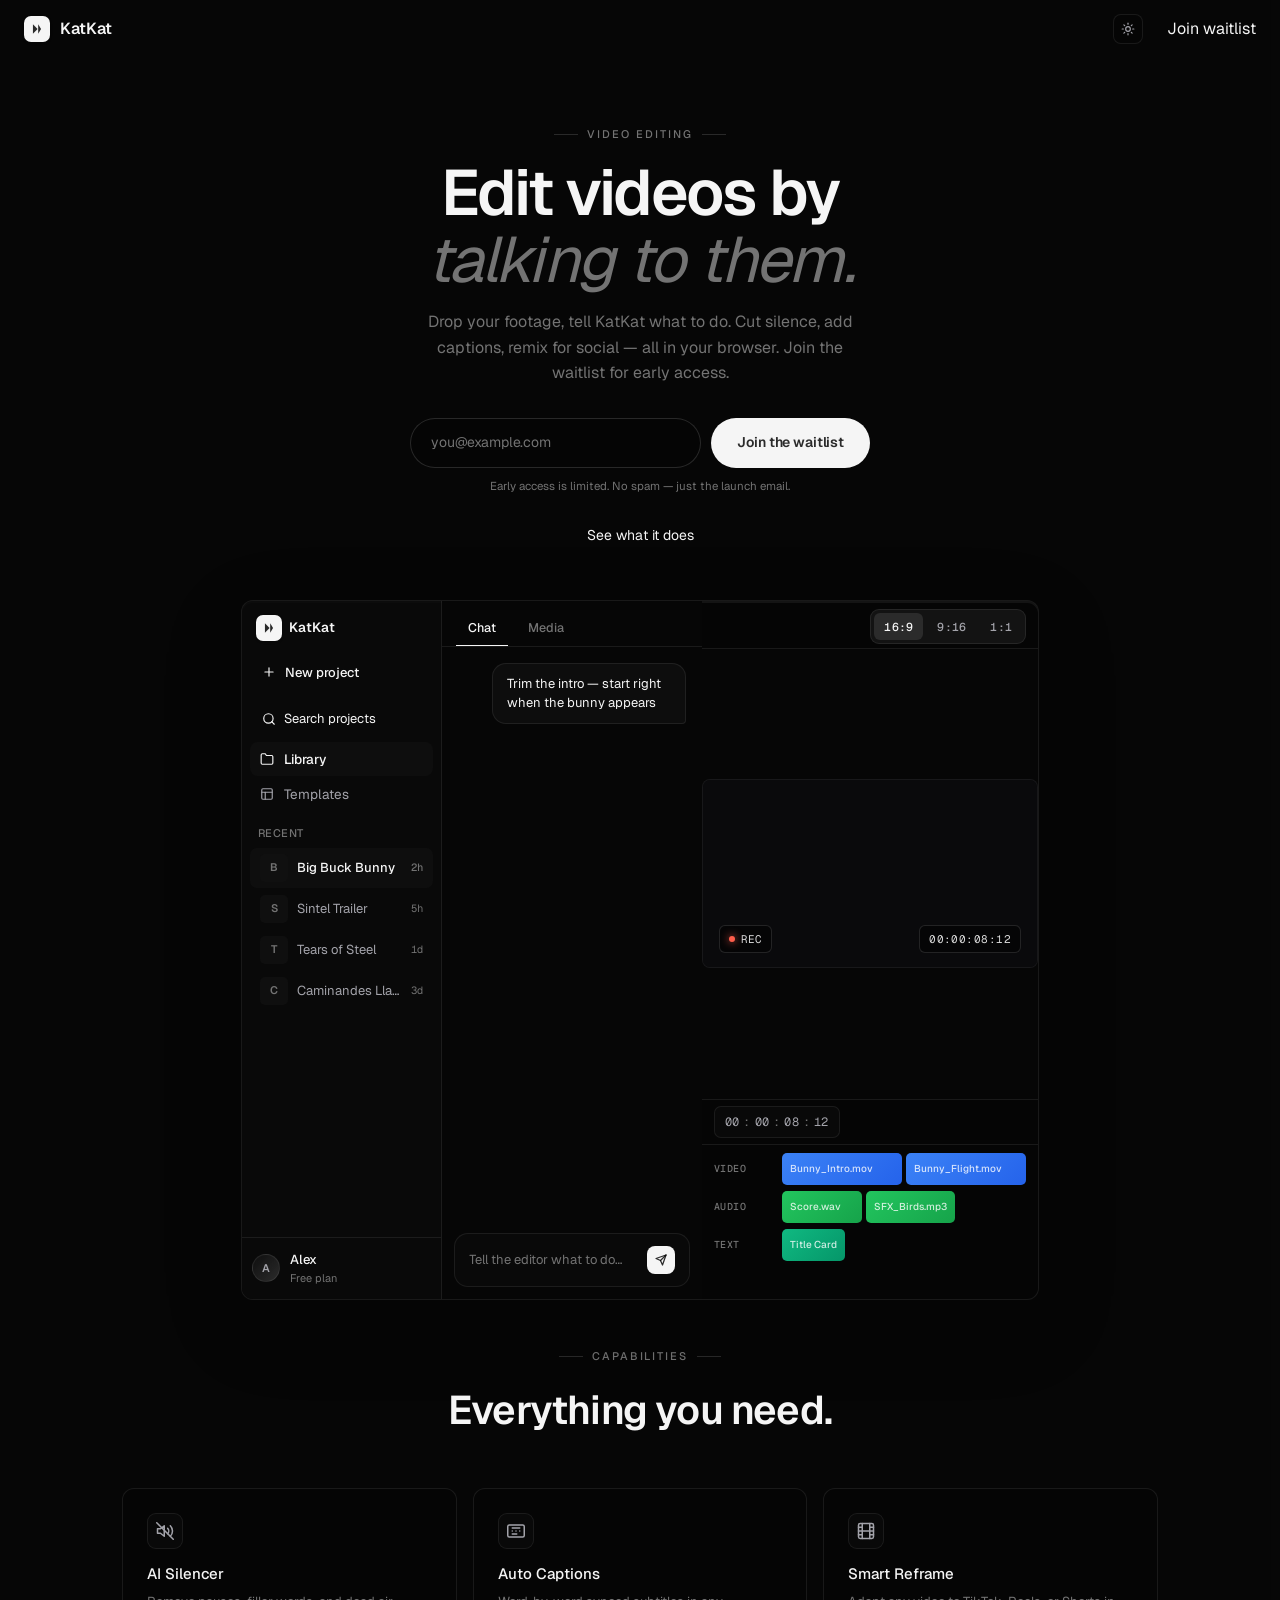
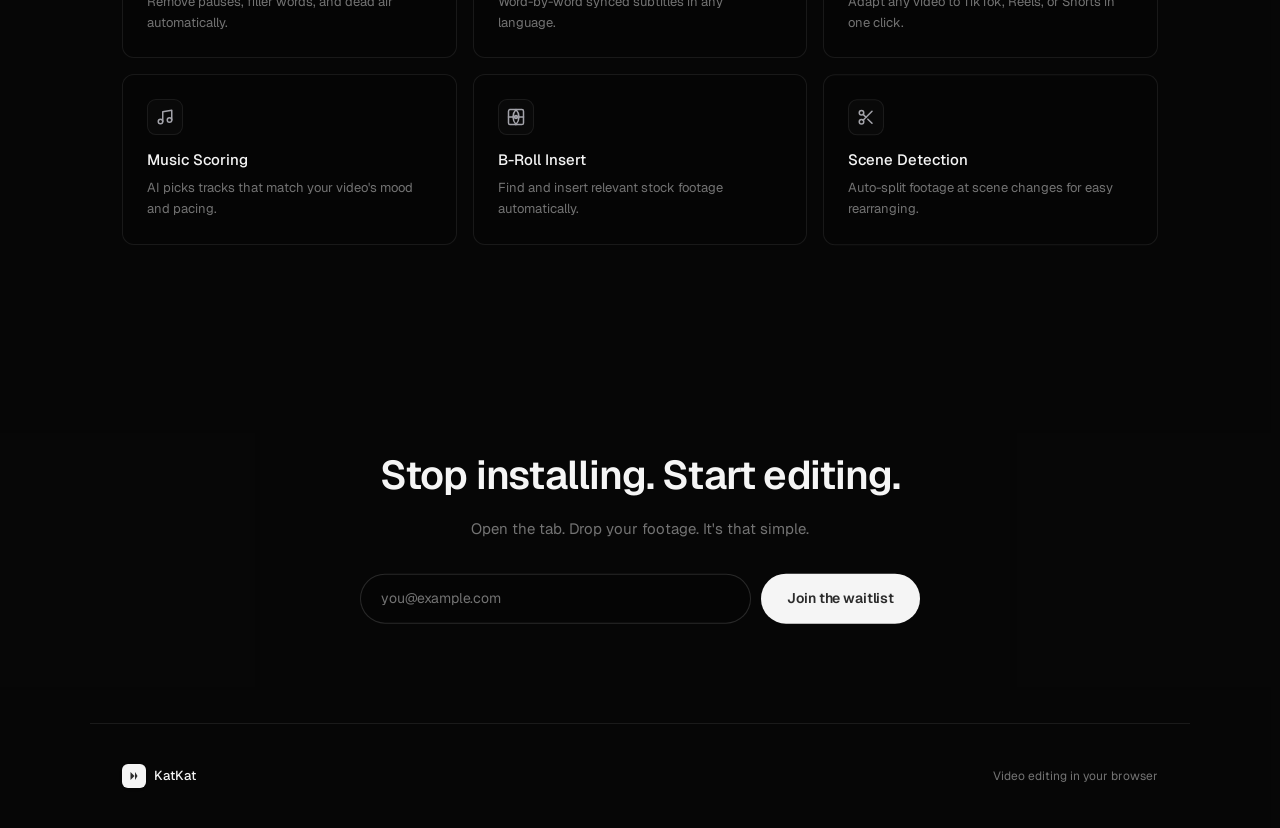
==== index.html @ 80dd5fb1 "Deploy KatKat waitlist landing page" ====
<!doctype html>
<html lang="en">
  <head>
    <meta charset="UTF-8" />
    <link rel="icon" type="image/svg+xml" href="/favicon.svg" />
    <meta name="viewport" content="width=device-width, initial-scale=1.0" />
    <meta name="theme-color" content="#3b82f6" />
    <meta
      name="description"
      content="KatKat is an agentic video editor you talk to. Join the waitlist for early access."
    />
    <link rel="manifest" href="/manifest.json" />
    <link rel="apple-touch-icon" href="/icons/icon-192.png" />
    <link rel="preconnect" href="https://fonts.googleapis.com" />
    <link rel="preconnect" href="https://fonts.gstatic.com" crossorigin />
    <link
      rel="stylesheet"
      href="https://fonts.googleapis.com/css2?family=Geist:wght@400;500;600;700&family=Geist+Mono:wght@400;500;600&display=swap"
    />
    <title>KatKat — Join the waitlist</title>
    <script>
      // Apply theme immediately to prevent flash of wrong theme
      (function () {
        try {
          var stored = JSON.parse(localStorage.getItem("katkat-theme") || "{}");
          var mode = (stored && stored.state && stored.state.mode) || "dark";
          if (mode === "light") {
            document.documentElement.classList.remove("dark");
          } else {
            document.documentElement.classList.add("dark");
          }
        } catch (e) {
          document.documentElement.classList.add("dark");
        }
      })();
    </script>
    <script type="module" crossorigin src="/assets/waitlist-Dlq9X2aw.js"></script>
    <link rel="stylesheet" crossorigin href="/assets/waitlist-HqfdTBnf.css">
  </head>
  <body>
    <div id="root"></div>
  </body>
</html>
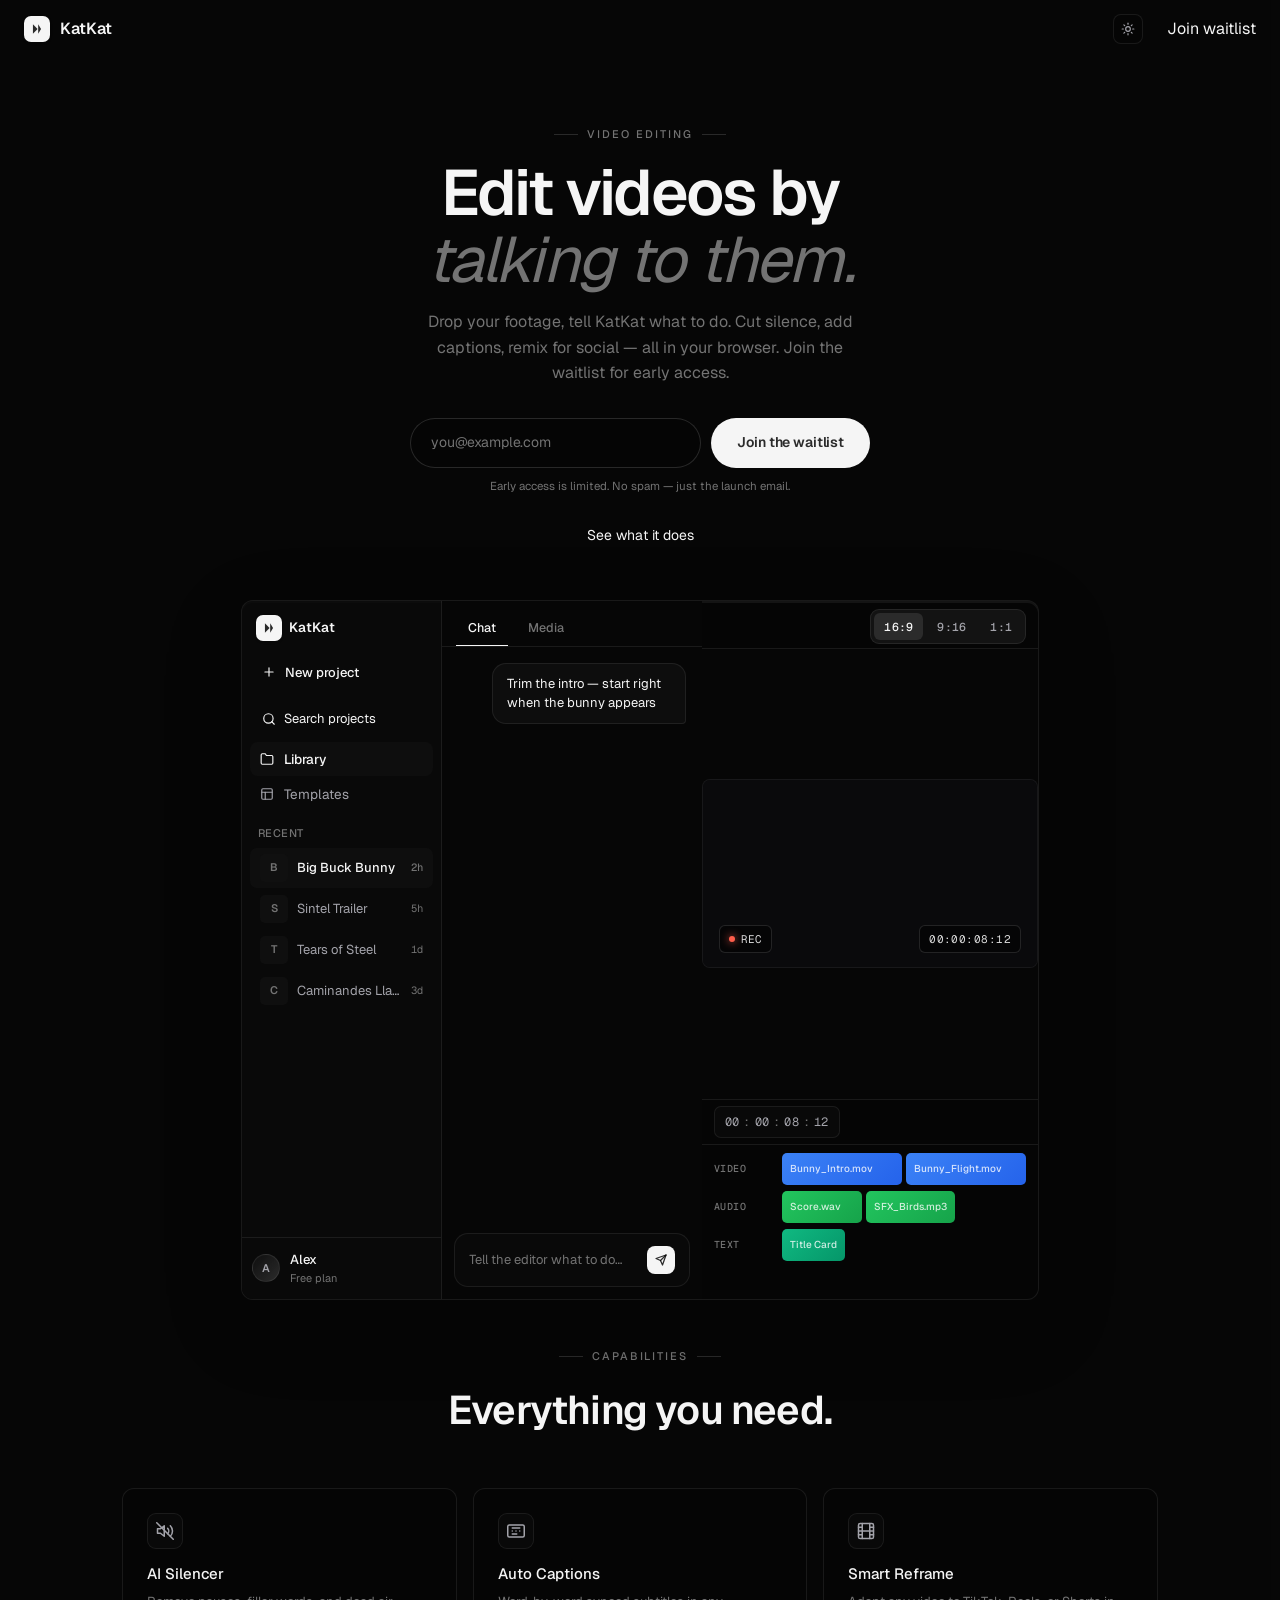
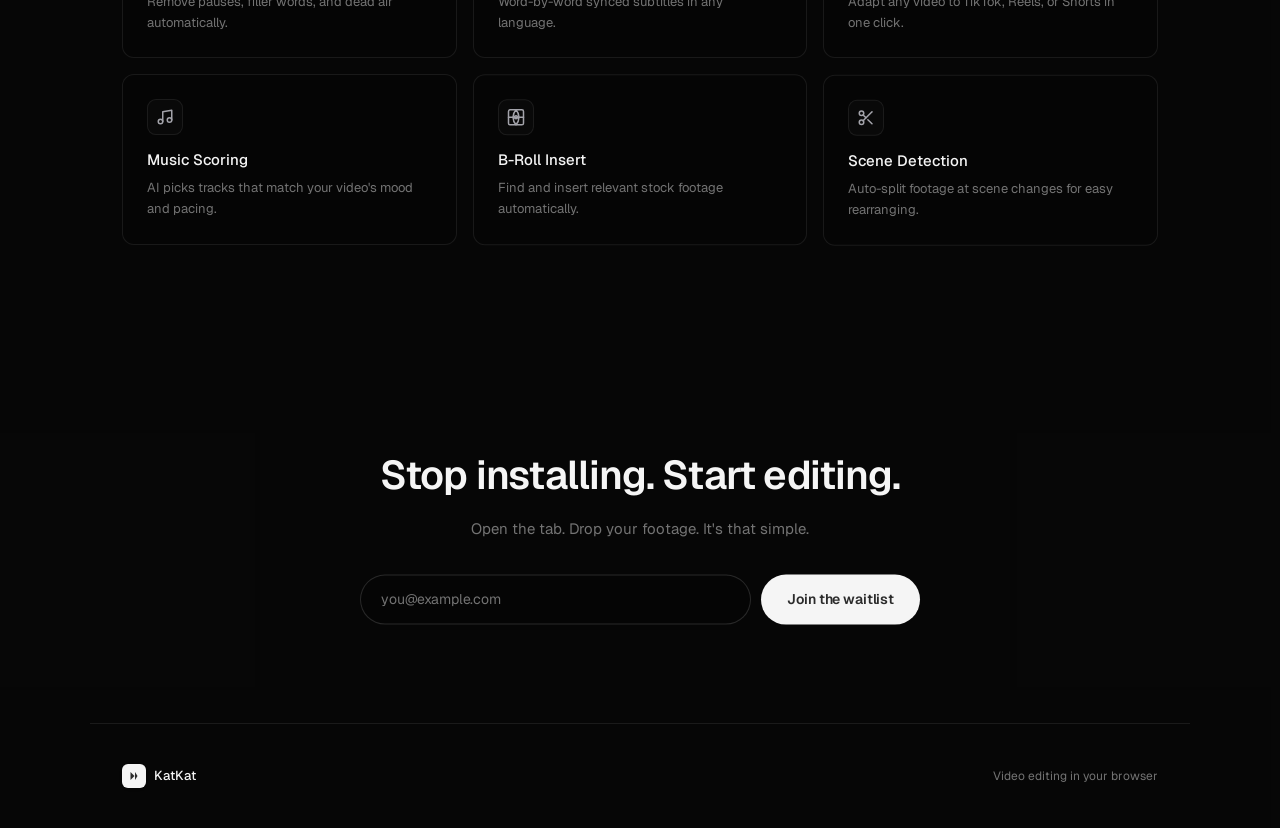
==== commit ce406bdd: "Use relative asset paths for GitHub Pages preview" ====
--- a/index.html
+++ b/index.html
@@ -2,15 +2,15 @@
 <html lang="en">
   <head>
     <meta charset="UTF-8" />
-    <link rel="icon" type="image/svg+xml" href="/favicon.svg" />
+    <link rel="icon" type="image/svg+xml" href="./favicon.svg" />
     <meta name="viewport" content="width=device-width, initial-scale=1.0" />
     <meta name="theme-color" content="#3b82f6" />
     <meta
       name="description"
       content="KatKat is an agentic video editor you talk to. Join the waitlist for early access."
     />
-    <link rel="manifest" href="/manifest.json" />
-    <link rel="apple-touch-icon" href="/icons/icon-192.png" />
+    <link rel="manifest" href="./manifest.json" />
+    <link rel="apple-touch-icon" href="./icons/icon-192.png" />
     <link rel="preconnect" href="https://fonts.googleapis.com" />
     <link rel="preconnect" href="https://fonts.gstatic.com" crossorigin />
     <link
@@ -34,8 +34,8 @@
         }
       })();
     </script>
-    <script type="module" crossorigin src="/assets/waitlist-Dlq9X2aw.js"></script>
-    <link rel="stylesheet" crossorigin href="/assets/waitlist-HqfdTBnf.css">
+    <script type="module" crossorigin src="./assets/waitlist-Dlq9X2aw.js"></script>
+    <link rel="stylesheet" crossorigin href="./assets/waitlist-HqfdTBnf.css">
   </head>
   <body>
     <div id="root"></div>
